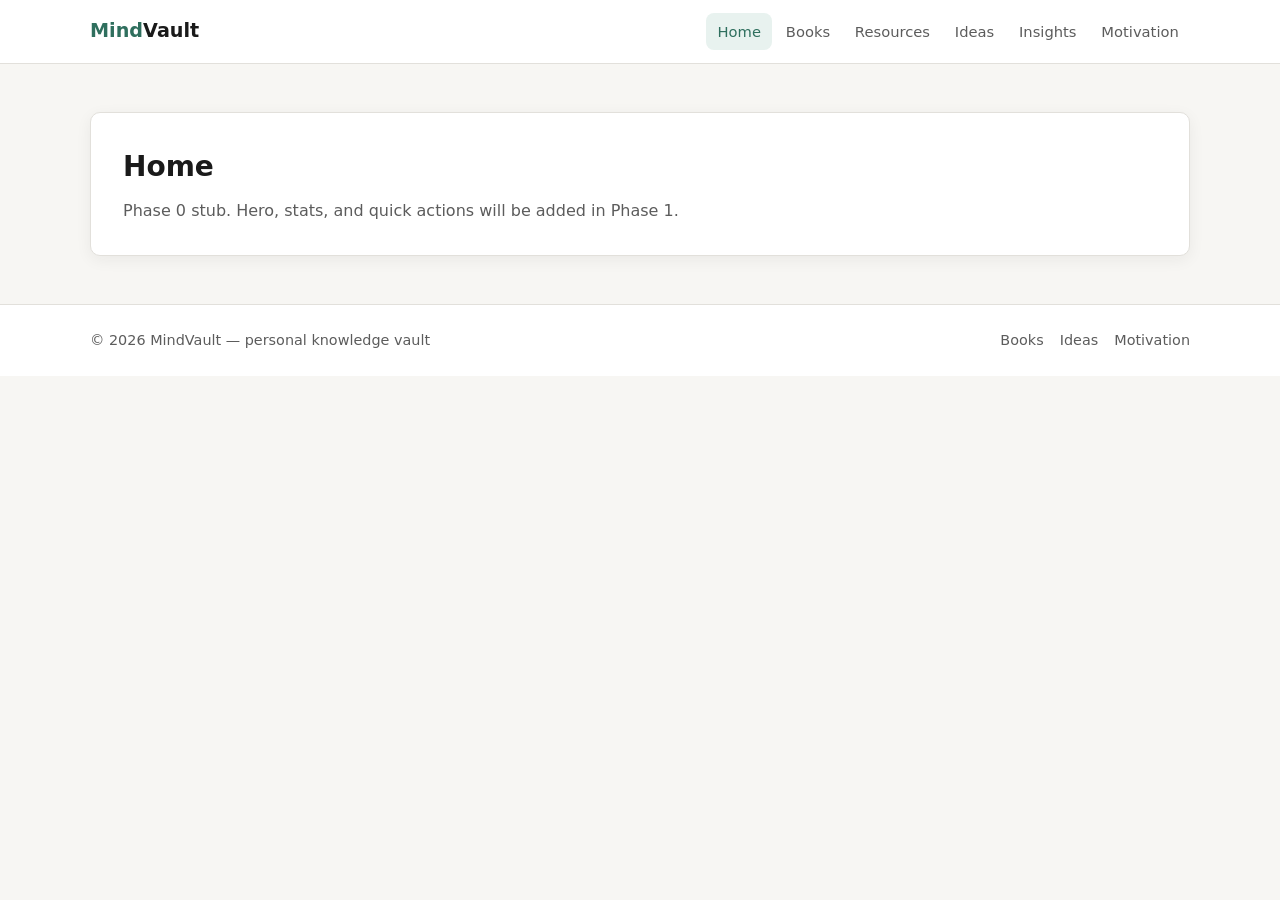
==== index.html @ 551688cd "just setup teh initial folder structure of application" ====
<!DOCTYPE html>
<html lang="en">
<head>
  <meta charset="UTF-8">
  <meta name="viewport" content="width=device-width, initial-scale=1.0">
  <title>Home — MindVault</title>
  <link rel="stylesheet" href="css/style.css">
</head>
<body>
  <header class="site-header">
    <div class="container nav-inner">
      <a class="logo" href="index.html">Mind<span>Vault</span></a>
      <button class="nav-toggle" type="button" aria-label="Open menu">☰</button>
      <nav class="site-nav" aria-label="Main">
        <ul>
          <li><a class="active" href="index.html">Home</a></li>
          <li><a href="books.html">Books</a></li>
          <li><a href="resources.html">Resources</a></li>
          <li><a href="ideas.html">Ideas</a></li>
          <li><a href="insights.html">Insights</a></li>
          <li><a href="motivation.html">Motivation</a></li>
        </ul>
      </nav>
    </div>
  </header>

  <main class="page-main">
    <div class="container">
      <section class="page-stub">
        <h1>Home</h1>
        <p>Phase 0 stub. Hero, stats, and quick actions will be added in Phase 1.</p>
      </section>
    </div>
  </main>

  <footer class="site-footer">
    <div class="container footer-inner">
      <p>© 2026 MindVault — personal knowledge vault</p>
      <div class="footer-links">
        <a href="books.html">Books</a>
        <a href="ideas.html">Ideas</a>
        <a href="motivation.html">Motivation</a>
      </div>
    </div>
  </footer>

  <script src="js/data.js"></script>
  <script src="js/script.js"></script>
</body>
</html>
---- css/style.css ----
/* MindVault — Phase 0: design tokens, base, shared layout */

:root {
  --bg: #f7f6f3;
  --surface: #ffffff;
  --text: #1a1a1a;
  --muted: #5c5c5c;
  --border: #e2e0db;
  --accent: #2f6f5e;
  --accent-hover: #255a4c;
  --accent-soft: #e8f2ef;
  --danger: #b42318;
  --radius: 10px;
  --shadow: 0 4px 16px rgba(26, 26, 26, 0.06);
  --font: "Segoe UI", system-ui, sans-serif;
  --nav-height: 64px;
  --container: 1100px;
  --space-1: 0.5rem;
  --space-2: 1rem;
  --space-3: 1.5rem;
  --space-4: 2rem;
  --space-5: 3rem;
}

*,
*::before,
*::after {
  box-sizing: border-box;
  margin: 0;
  padding: 0;
}

body {
  font-family: var(--font);
  background: var(--bg);
  color: var(--text);
  line-height: 1.6;
  min-height: 100vh;
}

img {
  max-width: 100%;
  display: block;
}

a {
  color: inherit;
  text-decoration: none;
}

ul {
  list-style: none;
}

button,
input,
textarea,
select {
  font: inherit;
}

.container {
  width: min(var(--container), 92%);
  margin-inline: auto;
}

/* ----- Header / Nav (Flexbox) ----- */
.site-header {
  position: sticky;
  top: 0;
  z-index: 100;
  height: var(--nav-height);
  background: var(--surface);
  border-bottom: 1px solid var(--border);
}

.nav-inner {
  height: 100%;
  display: flex;
  align-items: center;
  justify-content: space-between;
  gap: var(--space-2);
}

.logo {
  font-weight: 700;
  font-size: 1.2rem;
  color: var(--accent);
}

.logo span {
  color: var(--text);
}

.nav-toggle {
  display: none;
  border: 1px solid var(--border);
  background: var(--surface);
  border-radius: 8px;
  padding: 0.4rem 0.7rem;
  cursor: pointer;
  font-size: 1.2rem;
  line-height: 1;
}

.site-nav ul {
  display: flex;
  align-items: center;
  gap: 0.15rem;
  flex-wrap: wrap;
}

.site-nav a {
  display: block;
  padding: 0.45rem 0.7rem;
  border-radius: 8px;
  font-size: 0.92rem;
  font-weight: 500;
  color: var(--muted);
}

.site-nav a:hover,
.site-nav a.active {
  background: var(--accent-soft);
  color: var(--accent);
}

/* ----- Buttons ----- */
.btn {
  display: inline-flex;
  align-items: center;
  justify-content: center;
  gap: 0.35rem;
  padding: 0.65rem 1.15rem;
  border: none;
  border-radius: 8px;
  background: var(--accent);
  color: #fff;
  font-weight: 600;
  cursor: pointer;
}

.btn:hover {
  background: var(--accent-hover);
}

.btn-outline {
  background: transparent;
  color: var(--accent);
  border: 1.5px solid var(--accent);
}

.btn-outline:hover {
  background: var(--accent-soft);
}

/* ----- Main stub ----- */
.page-main {
  padding: var(--space-5) 0;
}

.page-stub {
  background: var(--surface);
  border: 1px solid var(--border);
  border-radius: var(--radius);
  padding: var(--space-4);
  box-shadow: var(--shadow);
}

.page-stub h1 {
  font-size: 1.75rem;
  margin-bottom: var(--space-1);
}

.page-stub p {
  color: var(--muted);
}

/* ----- Footer ----- */
.site-footer {
  margin-top: auto;
  padding: var(--space-3) 0;
  border-top: 1px solid var(--border);
  background: var(--surface);
}

.footer-inner {
  display: flex;
  justify-content: space-between;
  align-items: center;
  flex-wrap: wrap;
  gap: var(--space-2);
}

.site-footer p {
  color: var(--muted);
  font-size: 0.9rem;
}

.footer-links {
  display: flex;
  gap: var(--space-2);
}

.footer-links a {
  color: var(--muted);
  font-size: 0.9rem;
}

.footer-links a:hover {
  color: var(--accent);
}

/* ----- Responsive ----- */
@media (max-width: 900px) {
  .site-nav a {
    padding: 0.4rem 0.55rem;
    font-size: 0.85rem;
  }
}

@media (max-width: 600px) {
  .nav-toggle {
    display: block;
  }

  .site-nav {
    position: absolute;
    top: var(--nav-height);
    left: 0;
    right: 0;
    background: var(--surface);
    border-bottom: 1px solid var(--border);
    padding: var(--space-2);
    display: none;
  }

  .site-nav.open {
    display: block;
  }

  .site-nav ul {
    flex-direction: column;
    align-items: stretch;
  }

  .site-nav a {
    padding: 0.75rem 0.85rem;
  }

  .footer-inner {
    flex-direction: column;
    align-items: flex-start;
  }
}
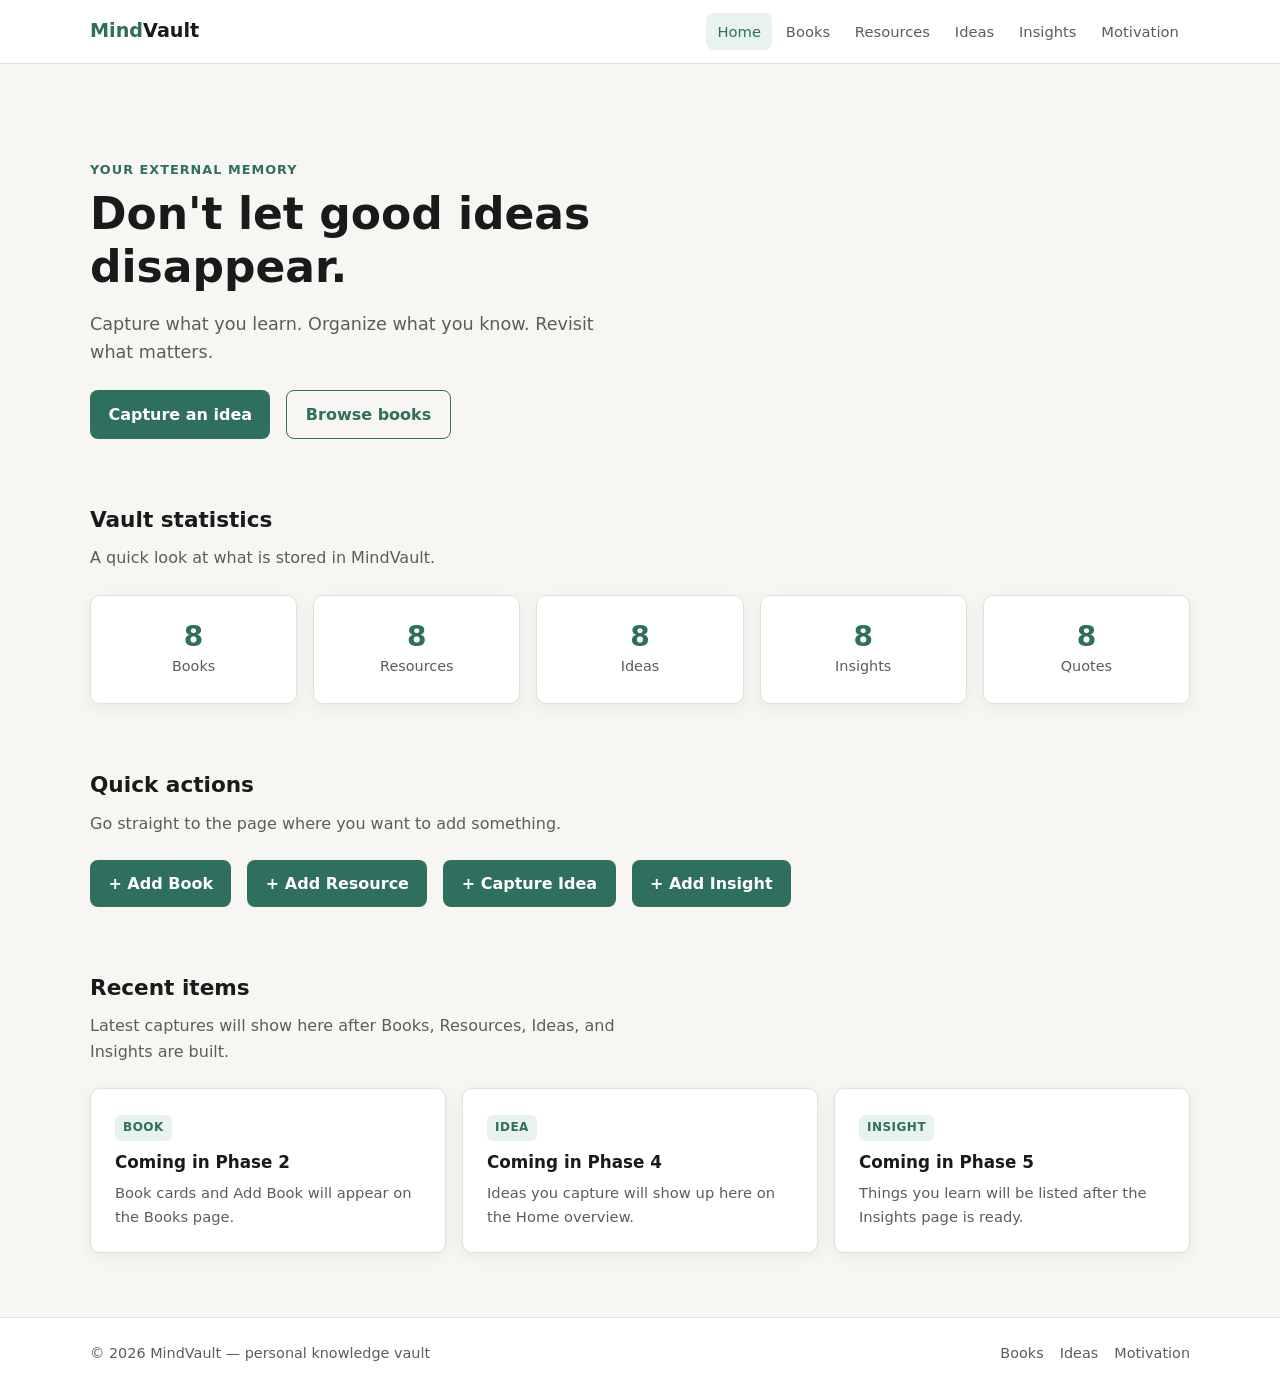
==== commit d75332b7: "home page is added with all the quick actions and stats" ====
--- a/index.html
+++ b/index.html
@@ -25,12 +25,89 @@
   </header>
 
   <main class="page-main">
-    <div class="container">
-      <section class="page-stub">
-        <h1>Home</h1>
-        <p>Phase 0 stub. Hero, stats, and quick actions will be added in Phase 1.</p>
-      </section>
-    </div>
+    <!-- Hero: overview of MindVault -->
+    <section class="hero">
+      <div class="container">
+        <p class="hero-eyebrow">Your external memory</p>
+        <h1>Don't let good ideas disappear.</h1>
+        <p class="hero-lead">
+          Capture what you learn. Organize what you know. Revisit what matters.
+        </p>
+        <div class="hero-actions">
+          <a class="btn" href="ideas.html">Capture an idea</a>
+          <a class="btn btn-outline" href="books.html">Browse books</a>
+        </div>
+      </div>
+    </section>
+
+    <!-- Vault statistics (static placeholders until Phase 7) -->
+    <section class="statistics" aria-label="Vault statistics">
+      <div class="container">
+        <h2 class="section-title">Vault statistics</h2>
+        <p class="section-desc">A quick look at what is stored in MindVault.</p>
+        <div class="stats-row">
+          <article class="stat-card">
+            <strong id="stat-books">8</strong>
+            <span>Books</span>
+          </article>
+          <article class="stat-card">
+            <strong id="stat-resources">8</strong>
+            <span>Resources</span>
+          </article>
+          <article class="stat-card">
+            <strong id="stat-ideas">8</strong>
+            <span>Ideas</span>
+          </article>
+          <article class="stat-card">
+            <strong id="stat-insights">8</strong>
+            <span>Insights</span>
+          </article>
+          <article class="stat-card">
+            <strong id="stat-quotes">8</strong>
+            <span>Quotes</span>
+          </article>
+        </div>
+      </div>
+    </section>
+
+    <!-- Quick actions: jump to pages (modals come in later phases) -->
+    <section class="quick-actions" aria-label="Quick actions">
+      <div class="container">
+        <h2 class="section-title">Quick actions</h2>
+        <p class="section-desc">Go straight to the page where you want to add something.</p>
+        <div class="actions-row">
+          <a class="btn" href="books.html">+ Add Book</a>
+          <a class="btn" href="resources.html">+ Add Resource</a>
+          <a class="btn" href="ideas.html">+ Capture Idea</a>
+          <a class="btn" href="insights.html">+ Add Insight</a>
+        </div>
+      </div>
+    </section>
+
+    <!-- Recent items placeholder until Phase 7 wires real data -->
+    <section class="recent-items" aria-label="Recent items">
+      <div class="container">
+        <h2 class="section-title">Recent items</h2>
+        <p class="section-desc">Latest captures will show here after Books, Resources, Ideas, and Insights are built.</p>
+        <div class="recent-grid">
+          <article class="recent-card">
+            <span class="recent-type">Book</span>
+            <h3>Coming in Phase 2</h3>
+            <p>Book cards and Add Book will appear on the Books page.</p>
+          </article>
+          <article class="recent-card">
+            <span class="recent-type">Idea</span>
+            <h3>Coming in Phase 4</h3>
+            <p>Ideas you capture will show up here on the Home overview.</p>
+          </article>
+          <article class="recent-card">
+            <span class="recent-type">Insight</span>
+            <h3>Coming in Phase 5</h3>
+            <p>Things you learn will be listed after the Insights page is ready.</p>
+          </article>
+        </div>
+      </div>
+    </section>
   </main>
 
   <footer class="site-footer">
--- a/css/style.css
+++ b/css/style.css
@@ -1,5 +1,3 @@
-/* MindVault — Phase 0: design tokens, base, shared layout */
-
 :root {
   --bg: #f7f6f3;
   --surface: #ffffff;
@@ -154,7 +152,7 @@
   background: var(--accent-soft);
 }
 
-/* ----- Main stub ----- */
+/* ----- Main ----- */
 .page-main {
   padding: var(--space-5) 0;
 }
@@ -174,6 +172,137 @@
 
 .page-stub p {
   color: var(--muted);
+}
+
+.section-title {
+  font-size: 1.35rem;
+  margin-bottom: var(--space-1);
+}
+
+.section-desc {
+  color: var(--muted);
+  margin-bottom: var(--space-3);
+  max-width: 36rem;
+}
+
+/* ----- Home: Hero ----- */
+.hero {
+  padding: var(--space-5) 0 var(--space-4);
+}
+
+.hero-eyebrow {
+  font-size: 0.8rem;
+  font-weight: 600;
+  letter-spacing: 0.08em;
+  text-transform: uppercase;
+  color: var(--accent);
+  margin-bottom: var(--space-1);
+}
+
+.hero h1 {
+  font-size: clamp(1.9rem, 4vw, 2.75rem);
+  line-height: 1.2;
+  margin-bottom: var(--space-2);
+  max-width: 18ch;
+}
+
+.hero-lead {
+  color: var(--muted);
+  font-size: 1.1rem;
+  max-width: 34rem;
+  margin-bottom: var(--space-3);
+}
+
+.hero-actions {
+  display: flex;
+  flex-wrap: wrap;
+  gap: var(--space-2);
+}
+
+/* ----- Home: Statistics (Flexbox row) ----- */
+.statistics {
+  padding: var(--space-4) 0;
+}
+
+.stats-row {
+  display: flex;
+  flex-wrap: wrap;
+  gap: var(--space-2);
+}
+
+.stat-card {
+  flex: 1 1 120px;
+  background: var(--surface);
+  border: 1px solid var(--border);
+  border-radius: var(--radius);
+  padding: var(--space-3) var(--space-2);
+  text-align: center;
+  box-shadow: var(--shadow);
+}
+
+.stat-card strong {
+  display: block;
+  font-size: 1.75rem;
+  color: var(--accent);
+  line-height: 1.2;
+}
+
+.stat-card span {
+  color: var(--muted);
+  font-size: 0.9rem;
+}
+
+/* ----- Home: Quick actions ----- */
+.quick-actions {
+  padding: var(--space-4) 0;
+}
+
+.actions-row {
+  display: flex;
+  flex-wrap: wrap;
+  gap: var(--space-2);
+}
+
+/* ----- Home: Recent items (simple grid) ----- */
+.recent-items {
+  padding: var(--space-4) 0 var(--space-2);
+}
+
+.recent-grid {
+  display: grid;
+  grid-template-columns: repeat(3, 1fr);
+  gap: var(--space-2);
+}
+
+.recent-card {
+  background: var(--surface);
+  border: 1px solid var(--border);
+  border-radius: var(--radius);
+  padding: var(--space-3);
+  box-shadow: var(--shadow);
+}
+
+.recent-type {
+  display: inline-block;
+  font-size: 0.75rem;
+  font-weight: 600;
+  text-transform: uppercase;
+  letter-spacing: 0.04em;
+  color: var(--accent);
+  background: var(--accent-soft);
+  padding: 0.2rem 0.5rem;
+  border-radius: 6px;
+  margin-bottom: var(--space-1);
+}
+
+.recent-card h3 {
+  font-size: 1.05rem;
+  margin-bottom: 0.35rem;
+}
+
+.recent-card p {
+  color: var(--muted);
+  font-size: 0.92rem;
 }
 
 /* ----- Footer ----- */
@@ -188,7 +317,7 @@
   display: flex;
   justify-content: space-between;
   align-items: center;
-  flex-wrap: wrap;
+  flex-wrap: nowrap;
   gap: var(--space-2);
 }
 
@@ -216,6 +345,10 @@
   .site-nav a {
     padding: 0.4rem 0.55rem;
     font-size: 0.85rem;
+  }
+
+  .recent-grid {
+    grid-template-columns: repeat(2, 1fr);
   }
 }
 
@@ -252,4 +385,22 @@
     flex-direction: column;
     align-items: flex-start;
   }
-}
+
+  .hero {
+    padding-top: var(--space-4);
+  }
+
+  .hero-actions,
+  .actions-row {
+    flex-direction: column;
+  }
+
+  .hero-actions .btn,
+  .actions-row .btn {
+    width: 100%;
+  }
+
+  .recent-grid {
+    grid-template-columns: 1fr;
+  }
+}
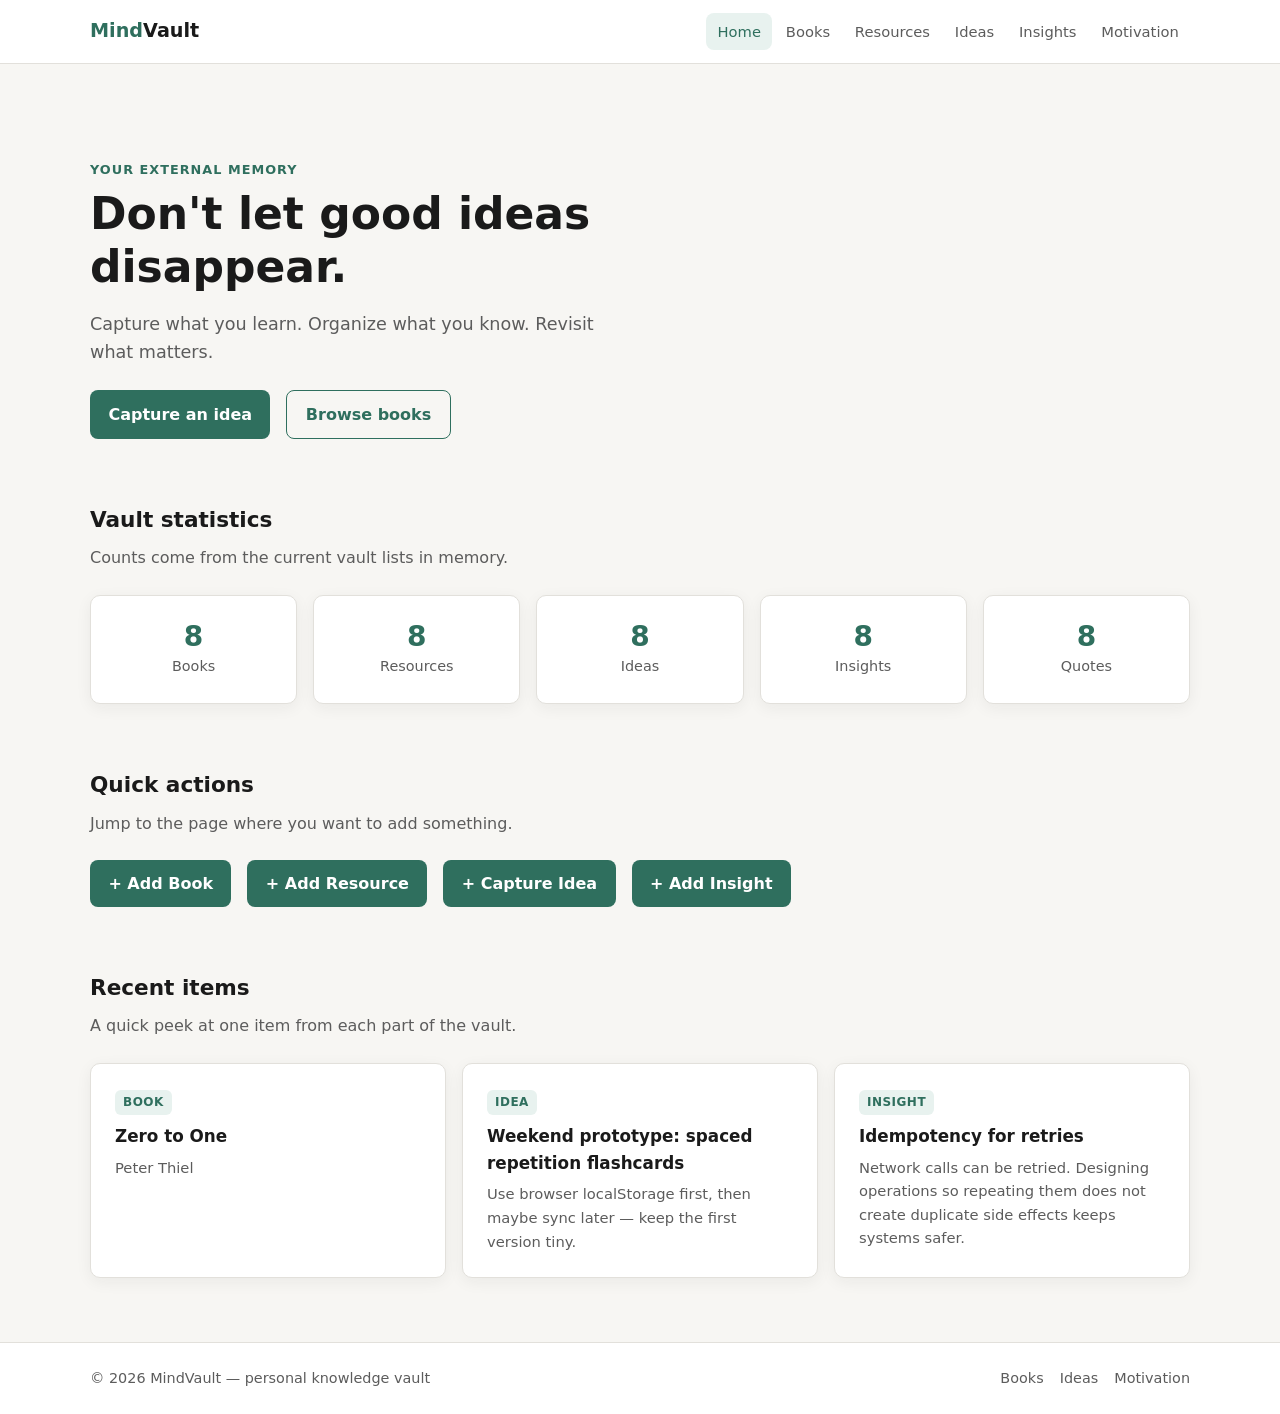
==== commit 04af3f30: "Add Motivation phase with quote display and random inspiration feature" ====
--- a/index.html
+++ b/index.html
@@ -25,7 +25,6 @@
   </header>
 
   <main class="page-main">
-    <!-- Hero: overview of MindVault -->
     <section class="hero">
       <div class="container">
         <p class="hero-eyebrow">Your external memory</p>
@@ -40,41 +39,39 @@
       </div>
     </section>
 
-    <!-- Vault statistics (static placeholders until Phase 7) -->
     <section class="statistics" aria-label="Vault statistics">
       <div class="container">
         <h2 class="section-title">Vault statistics</h2>
-        <p class="section-desc">A quick look at what is stored in MindVault.</p>
+        <p class="section-desc">Counts come from the current vault lists in memory.</p>
         <div class="stats-row">
           <article class="stat-card">
-            <strong id="stat-books">8</strong>
+            <strong id="stat-books">0</strong>
             <span>Books</span>
           </article>
           <article class="stat-card">
-            <strong id="stat-resources">8</strong>
+            <strong id="stat-resources">0</strong>
             <span>Resources</span>
           </article>
           <article class="stat-card">
-            <strong id="stat-ideas">8</strong>
+            <strong id="stat-ideas">0</strong>
             <span>Ideas</span>
           </article>
           <article class="stat-card">
-            <strong id="stat-insights">8</strong>
+            <strong id="stat-insights">0</strong>
             <span>Insights</span>
           </article>
           <article class="stat-card">
-            <strong id="stat-quotes">8</strong>
+            <strong id="stat-quotes">0</strong>
             <span>Quotes</span>
           </article>
         </div>
       </div>
     </section>
 
-    <!-- Quick actions: jump to pages (modals come in later phases) -->
     <section class="quick-actions" aria-label="Quick actions">
       <div class="container">
         <h2 class="section-title">Quick actions</h2>
-        <p class="section-desc">Go straight to the page where you want to add something.</p>
+        <p class="section-desc">Jump to the page where you want to add something.</p>
         <div class="actions-row">
           <a class="btn" href="books.html">+ Add Book</a>
           <a class="btn" href="resources.html">+ Add Resource</a>
@@ -84,28 +81,11 @@
       </div>
     </section>
 
-    <!-- Recent items placeholder until Phase 7 wires real data -->
     <section class="recent-items" aria-label="Recent items">
       <div class="container">
         <h2 class="section-title">Recent items</h2>
-        <p class="section-desc">Latest captures will show here after Books, Resources, Ideas, and Insights are built.</p>
-        <div class="recent-grid">
-          <article class="recent-card">
-            <span class="recent-type">Book</span>
-            <h3>Coming in Phase 2</h3>
-            <p>Book cards and Add Book will appear on the Books page.</p>
-          </article>
-          <article class="recent-card">
-            <span class="recent-type">Idea</span>
-            <h3>Coming in Phase 4</h3>
-            <p>Ideas you capture will show up here on the Home overview.</p>
-          </article>
-          <article class="recent-card">
-            <span class="recent-type">Insight</span>
-            <h3>Coming in Phase 5</h3>
-            <p>Things you learn will be listed after the Insights page is ready.</p>
-          </article>
-        </div>
+        <p class="section-desc">A quick peek at one item from each part of the vault.</p>
+        <div class="recent-grid" id="recent-grid"></div>
       </div>
     </section>
   </main>
--- a/css/style.css
+++ b/css/style.css
@@ -305,6 +305,302 @@
   font-size: 0.92rem;
 }
 
+/* ----- Page header (Books and later pages) ----- */
+.page-header {
+  display: flex;
+  justify-content: space-between;
+  align-items: flex-start;
+  gap: var(--space-2);
+  margin-bottom: var(--space-4);
+  flex-wrap: wrap;
+}
+
+.page-header h1 {
+  font-size: clamp(1.75rem, 3vw, 2.25rem);
+  margin-bottom: var(--space-1);
+}
+
+.page-header p {
+  color: var(--muted);
+}
+
+/* ----- Card grid (Books) ----- */
+.items-grid {
+  display: grid;
+  grid-template-columns: repeat(3, 1fr);
+  gap: var(--space-3);
+}
+
+.book-card {
+  background: var(--surface);
+  border: 1px solid var(--border);
+  border-radius: var(--radius);
+  overflow: hidden;
+  box-shadow: var(--shadow);
+  display: flex;
+  flex-direction: column;
+}
+
+.book-cover {
+  width: 100%;
+  height: 220px;
+  object-fit: cover;
+  background: var(--accent-soft);
+}
+
+.book-cover.placeholder {
+  display: flex;
+  align-items: center;
+  justify-content: center;
+  color: var(--muted);
+  font-size: 0.9rem;
+  font-weight: 600;
+}
+
+.book-body {
+  padding: var(--space-3);
+  display: flex;
+  flex-direction: column;
+  flex: 1;
+  gap: 0.35rem;
+}
+
+.card-tag {
+  display: inline-block;
+  align-self: flex-start;
+  font-size: 0.72rem;
+  font-weight: 600;
+  text-transform: uppercase;
+  letter-spacing: 0.04em;
+  color: var(--accent);
+  background: var(--accent-soft);
+  padding: 0.2rem 0.5rem;
+  border-radius: 6px;
+}
+
+.book-body h3 {
+  font-size: 1.1rem;
+  line-height: 1.3;
+}
+
+.book-author {
+  color: var(--muted);
+  font-size: 0.9rem;
+}
+
+.book-summary {
+  color: var(--muted);
+  font-size: 0.9rem;
+  flex: 1;
+  display: -webkit-box;
+  -webkit-line-clamp: 3;
+  -webkit-box-orient: vertical;
+  overflow: hidden;
+}
+
+.card-actions {
+  display: flex;
+  flex-wrap: wrap;
+  gap: 0.5rem;
+  margin-top: var(--space-2);
+}
+
+.btn-small {
+  padding: 0.45rem 0.85rem;
+  font-size: 0.88rem;
+}
+
+/* ----- Modal ----- */
+.modal-backdrop {
+  position: fixed;
+  inset: 0;
+  background: rgba(26, 26, 26, 0.45);
+  display: flex;
+  align-items: center;
+  justify-content: center;
+  padding: var(--space-2);
+  z-index: 200;
+}
+
+.modal-backdrop[hidden] {
+  display: none;
+}
+
+.modal {
+  width: min(480px, 100%);
+  background: var(--surface);
+  border-radius: var(--radius);
+  padding: var(--space-4);
+  box-shadow: var(--shadow);
+  max-height: 90vh;
+  overflow-y: auto;
+}
+
+.modal h2 {
+  font-size: 1.35rem;
+  margin-bottom: var(--space-3);
+}
+
+.detail-meta {
+  color: var(--accent);
+  font-weight: 600;
+  font-size: 0.9rem;
+  margin-bottom: var(--space-2);
+}
+
+.modal-actions {
+  display: flex;
+  justify-content: flex-end;
+  flex-wrap: wrap;
+  gap: var(--space-2);
+  margin-top: var(--space-3);
+}
+
+/* ----- Forms ----- */
+.form-group {
+  margin-bottom: var(--space-2);
+}
+
+.form-group label {
+  display: block;
+  font-weight: 600;
+  margin-bottom: 0.35rem;
+  font-size: 0.9rem;
+}
+
+.form-group input,
+.form-group select,
+.form-group textarea {
+  width: 100%;
+  padding: 0.65rem 0.8rem;
+  border: 1.5px solid var(--border);
+  border-radius: 8px;
+  background: var(--bg);
+  color: var(--text);
+}
+
+.form-group input:focus,
+.form-group select:focus,
+.form-group textarea:focus {
+  outline: 2px solid var(--accent);
+  outline-offset: 1px;
+}
+
+.form-group.error input,
+.form-group.error select,
+.form-group.error textarea {
+  border-color: var(--danger);
+}
+
+.error-text {
+  display: none;
+  color: var(--danger);
+  font-size: 0.82rem;
+  margin-top: 0.3rem;
+}
+
+.form-group.error .error-text {
+  display: block;
+}
+
+/* ----- Filters + search (Resources) ----- */
+.filters {
+  display: flex;
+  flex-wrap: wrap;
+  gap: 0.5rem;
+  margin-bottom: var(--space-2);
+}
+
+.filter-btn {
+  padding: 0.45rem 0.9rem;
+  border: 1px solid var(--border);
+  background: var(--surface);
+  border-radius: 8px;
+  cursor: pointer;
+  font-weight: 500;
+  color: var(--text);
+}
+
+.filter-btn.active,
+.filter-btn:hover {
+  background: var(--accent);
+  color: #fff;
+  border-color: var(--accent);
+}
+
+.search-box {
+  width: 100%;
+  max-width: 420px;
+  padding: 0.7rem 0.9rem;
+  border: 1px solid var(--border);
+  border-radius: 8px;
+  background: var(--surface);
+  color: var(--text);
+  margin-bottom: var(--space-3);
+}
+
+.search-box:focus {
+  outline: 2px solid var(--accent);
+  outline-offset: 1px;
+}
+
+.resource-card {
+  background: var(--surface);
+  border: 1px solid var(--border);
+  border-radius: var(--radius);
+  padding: var(--space-3);
+  box-shadow: var(--shadow);
+  display: flex;
+  flex-direction: column;
+  gap: 0.35rem;
+}
+
+.resource-card h3 {
+  font-size: 1.1rem;
+  line-height: 1.3;
+}
+
+.resource-card .card-actions {
+  margin-top: auto;
+  padding-top: var(--space-2);
+}
+
+/* ----- Motivation quotes ----- */
+.inspire-box {
+  background: var(--surface);
+  border: 1px solid var(--border);
+  border-radius: var(--radius);
+  padding: var(--space-4);
+  margin-bottom: var(--space-4);
+  box-shadow: var(--shadow);
+  text-align: center;
+}
+
+.inspire-box p:first-child {
+  font-size: 1.25rem;
+  line-height: 1.5;
+  margin-bottom: var(--space-2);
+}
+
+.inspire-author {
+  color: var(--accent);
+  font-weight: 600;
+}
+
+.quote-card {
+  background: var(--surface);
+  border: 1px solid var(--border);
+  border-radius: var(--radius);
+  padding: var(--space-3);
+  box-shadow: var(--shadow);
+}
+
+.quote-card p:first-child {
+  font-size: 1.05rem;
+  line-height: 1.5;
+  margin-bottom: var(--space-2);
+}
+
 /* ----- Footer ----- */
 .site-footer {
   margin-top: auto;
@@ -348,6 +644,10 @@
   }
 
   .recent-grid {
+    grid-template-columns: repeat(2, 1fr);
+  }
+
+  .items-grid {
     grid-template-columns: repeat(2, 1fr);
   }
 }
@@ -403,4 +703,16 @@
   .recent-grid {
     grid-template-columns: 1fr;
   }
-}
+
+  .items-grid {
+    grid-template-columns: 1fr;
+  }
+
+  .page-header {
+    flex-direction: column;
+  }
+
+  .page-header .btn {
+    width: 100%;
+  }
+}
